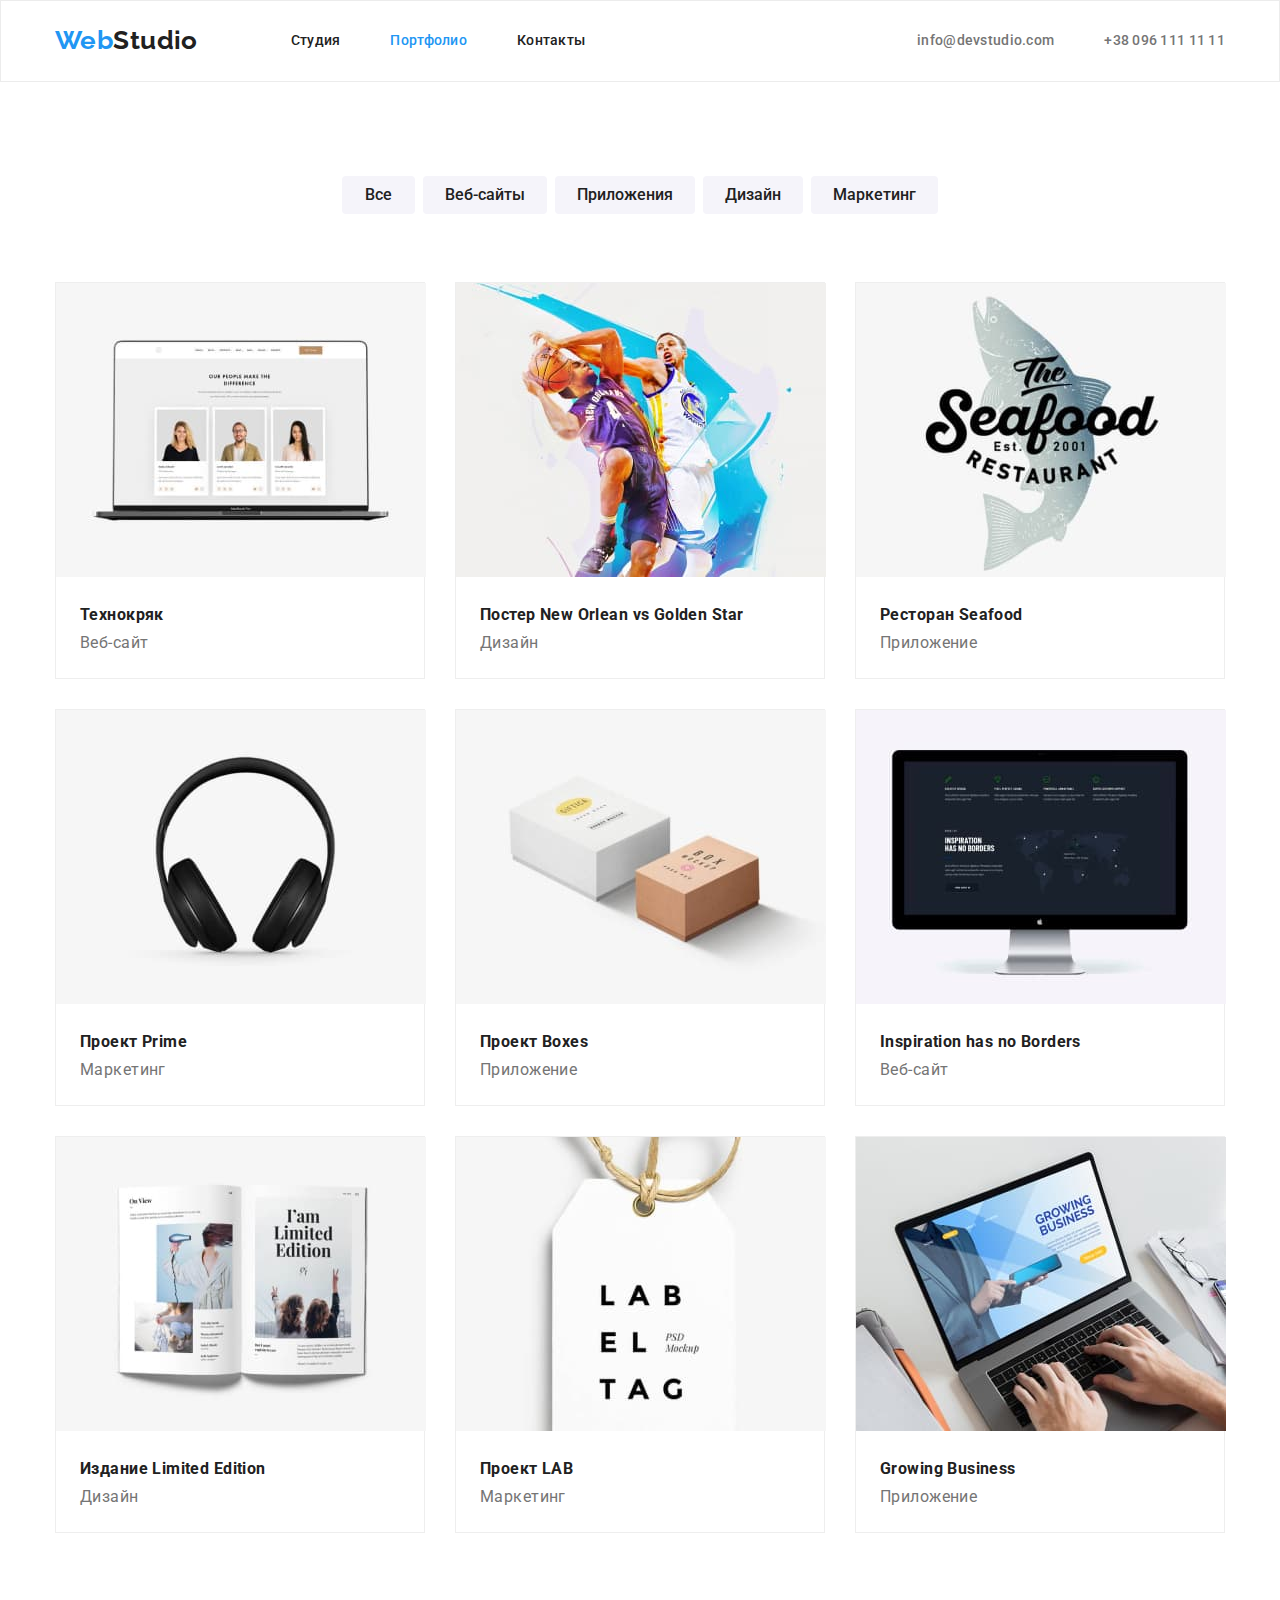
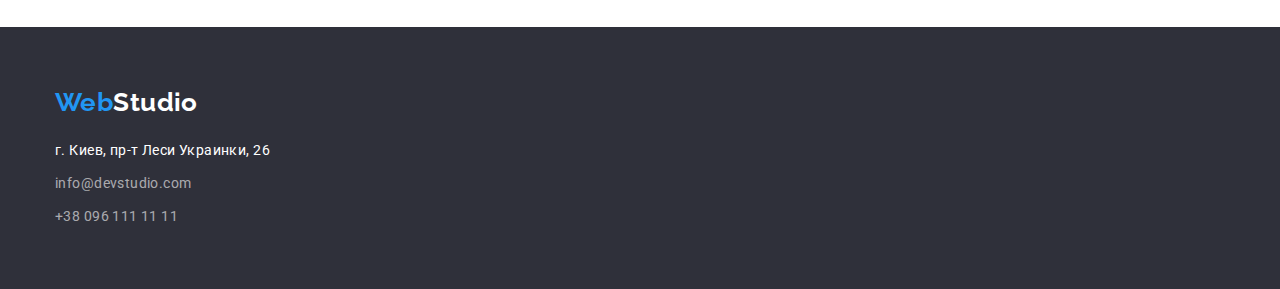
==== portfolio.html @ b48c9f9e "create flex" ====
<!DOCTYPE html>
<html lang="ru">
<head>
    <meta charset="UTF-8">
    <meta http-equiv="X-UA-Compatible" content="IE=edge">
    <meta name="viewport" content="width=device-width, initial-scale=1.0">
    <title>Document</title>
    <link rel="preconnect" href="https://fonts.googleapis.com">
    <link rel="preconnect" href="https://fonts.gstatic.com" crossorigin>
    <link href="https://fonts.googleapis.com/css2?family=Raleway:wght@700&family=Roboto:wght@400;500;700;900&display=swap" rel="stylesheet">
    <link rel="stylesheet" href="https://cdnjs.cloudflare.com/ajax/libs/modern-normalize/1.1.0/modern-normalize.min.css">
    <link rel="stylesheet" href="./css/styles.css">
</head>
<body>
    
    <!--шапка страницы-->
    <header class="header">
        <div class="container container-header">
        <nav class="nav">
                <a href="" class=" link logo">Web<span class="logo-header">Studio</span></a> 

            <ul class="nav-list list">
                <li class="item"><a href="./index.html" class="link header-link">Студия</a></li>
                <li class="item"><a href="./portfolio.html" class="link header-link current-link">Портфолио</a></li>
                <li class="item"><a href="#" class="link header-link">Контакты</a></li>
            </ul>  
        </nav>  
             <ul class="contact-list list">
                <li class="item">
                    <a href="mailto:info@devstudio.com" class="link header-link">info@devstudio.com</a>
                </li>
                <li class="item">
                    <a href="tel:+380961111111" class=" link header-link">+38 096 111 11 11</a> 
                </li>
            </ul>
        </div>
     </header>  
    

     <!--главный блок-->
     <main>
         <section class="section section-portfolio">
            <h1 hidden>Портфолио</h1>
            <div class="container">
            <ul class="list list-portfolio">
                <li class="item"><button type="button" class="btn-portfolio">Все</button></li>
                <li class="item"><button type="button" class="btn-portfolio">Веб-сайты</button></li>
                <li class="item"><button type="button" class="btn-portfolio">Приложения</button></li>
                <li class="item"><button type="button" class="btn-portfolio">Дизайн</button></li>
                <li class="item"><button type="button" class="btn-portfolio">Маркетинг</button></li>
            </ul>
            <h2 hidden>Работы</h2>
            <ul class="list works-list">
                <li class="works-item">
                    <a class="link" href="#" target="_blank" rel="noreferrer noopener">
                    <img src="./images/technocrack.jpg" alt="Ноутбук" width="370" height=294>
                    <h3 class="title works-title">Технокряк</h3>
                    <p class="works-description">Веб-сайт</p>
                    </a>
                </li>
                <li class="works-item">
                    <a class="link" href="#" target="_blank" rel="noreferrer noopener">
                    <img src="./images/poster-new-orlean-vs-golden-star.jpg" alt="Баскетболисты" width="370" height=294>
                    <h3 class="title works-title">Постер New Orlean vs Golden Star</h3>
                    <p class="works-description">Дизайн</p>
                    </a>
                </li>
                <li class="works-item">
                    <a class="link" href="#" target="_blank" rel="noreferrer noopener">
                    <img src="./images/restaurant-seafood.jpg" alt="Лого ресторана" width="370" height=294>
                    <h3 class="title works-title">Ресторан Seafood</h3>
                    <p class="works-description">Приложение</p>
                    </a>
                </li>
                <li class="works-item">
                    <a class="link" href="#" target="_blank" rel="noreferrer noopener">
                    <img src="./images/project-prime.jpg" alt="Наушники" width="370" height=294>
                    <h3 class="title works-title">Проект Prime</h3>
                    <p class="works-description">Маркетинг</p>
                    </a>
                </li>
                <li class="works-item">
                    <a class="link" href="#" target="_blank" rel="noreferrer noopener">
                    <img src="./images/project-boxes.jpg" alt="Коробки" width="370" height=294>
                    <h3 class="title works-title" >Проект Boxes</h3>
                    <p class="works-description">Приложение</p>
                    </a>
                </li>
                <li class="works-item">
                    <a class="link" href="#" target="_blank" rel="noreferrer noopener">
                    <img src="./images/inspiration-has-no-borders.jpg" alt="Монитор" width="370" height=294>
                    <h3 class="title works-title">Inspiration has no Borders</h3>
                    <p class="works-description">Веб-сайт</p>
                    </a>
                </li>
                <li class="works-item">
                    <a class="link" href="#" target="_blank" rel="noreferrer noopener">
                    <img src="./images/limited-edition.jpg" alt="Книга" width="370" height=294>
                    <h3 class="title works-title">Издание Limited Edition</h3>
                    <p class="works-description">Дизайн</p>
                    </a>
                </li>
                <li class="works-item">
                    <a class="link" href="#" target="_blank" rel="noreferrer noopener">
                    <img src="./images/project-lab.jpg" alt="Лейбл" width="370" height=294>
                    <h3 class="title works-title">Проект LAB</h3>
                    <p class="works-description">Маркетинг</p>
                    </a>
                </li>
                <li class="works-item">
                    <a class="link" href="#" target="_blank" rel="noreferrer noopener">
                    <img src="./images/growing-business.jpg" alt="Печать за ноутбуком" width="370" height=294>
                    <h3 class="title works-title">Growing Business</h3>
                    <p class="works-description">Приложение</p>
                 </a>
                </li>
            </ul>
        </div>
        </section>
     </main>
    
     <footer class="footer">
        <div class="container footer-container">
        <a href="" class=" link logo">Web<span class="logo-footer">Studio</span></a> 
        <address class="address">
            <ul class="list list-address"> 
                <li class="item"><a href="https://goo.gl/maps/YsXCq6yeaP6gn7Sp7" target="_blank" rel="noreferrer noopener" class="link address-link">г. Киев, пр-т Леси Украинки, 26</a></li>
                <li class="item"><a href="mailto:info@devstudio.com" class="link address-link">info@devstudio.com</a></li>
                <li class="item"><a href="tel:+380961111111" class=" link address-link">+38 096 111 11 11</a></li>
            </ul>
        </address>
    </div>
    </footer>

</body>
</html>
---- css/styles.css ----
:root{
    --primary-text-color: #757575;
    --title-text-color: #212121;
    --accent-color: #2196F3;
    --white-text-color: #fff;
    --primary-background-color: #E5E5E5;
    --secondary-background-color: #F5F4FA;
    --white-background-color: #FFFFFF;
    --footer-background-color: #2F303A;
    --light-grey-rgba: rgba(255, 255, 255, 0.6);
}

body {
    font-family: roboto, sans-serif;
    letter-spacing: 0.03em;
    font-size: 14px;
    line-height: 1.71;
    color: var(--primary-text-color);
}

p,
h1,
h2,
h3 {
    margin-top: 0;
    margin-bottom: 0;
}

/*---Common---*/
.list{
    margin: 0;
    padding: 0;

    list-style: none;
}

.link {
    text-decoration: none;
    color: inherit;
}

.title {
    margin-bottom: 10px;
    
    color: var(--title-text-color);
}

.section-title {
    margin-bottom: 50px;

    font-size: 36px;
    line-height: 1.17;
    text-align: center;
    color: var(--title-text-color);
}

/*---Logo---*/
.logo{
    margin-right: 93px;

    font-family: raleway, sans-serif;
    font-weight: 700;
    font-size: 26px;
    line-height: 1.2; 
    color: var(--accent-color);
}

.logo-header {
    color: var(--title-text-color);
}

.logo-footer {
    color: var(--white-text-color);
}

.section {
    padding-bottom: 94px;
}

/*---Header---*/
.header {
    margin-top: 0;
    margin-bottom: 0;

    border: 1px solid #ECECEC;
}

.header-portfolio {
    margin-bottom: 94px;
}

.nav-list { 
    display: flex;

    color: var(--title-text-color);
}

.nav-list .item:not(:last-child) {
    margin-right: 50px;
}

.header-link {
    display: block;
    padding-top: 32px;
    padding-bottom: 32px;

    font-weight: 500;
    line-height: 1.14;
    letter-spacing: 0.02em;
}

.header-link:hover,
.header-link:focus,
.current-link {
    color: var(--accent-color);
}

.contact-list {
    display: flex;
    margin-left: auto;
}

.contact-list .item:not(:last-child) {
    display: block;
    margin-right: 50px;
}

.container {
    width: 1200px;
    padding-left: 15px;
    padding-right: 15px;
    margin-left: auto;
    margin-right: auto;
}

.container-header {
    display: flex;
}

.container-header .nav {
    display: flex;
    align-items: center;
}


/*---Hero---*/
.hero {
    padding-top: 200px;
    padding-bottom: 200px;
    margin-bottom: 94px;

    background-color: var(--footer-background-color);
    text-align: center;
}

.hero-title {
    margin-bottom: 30px;

    color: var(--white-text-color);
    font-weight: 900;
    font-size: 44px;
    line-height: 1.36;
    letter-spacing: 0.06em;
    text-transform: uppercase;
}

.main-btn {
    display: inline-block;

    border: none;
    border-radius: 4px;
    filter: drop-shadow(0px 4px 4px rgba(0, 0, 0, 0.25));
    box-shadow: 0px 4px 4px rgba(0, 0, 0, 0.15);
    min-width: 200px;
    padding: 10px 32px;

    background-color: var(--accent-color);
    color: var(--white-text-color);
    font-family: inherit;
    font-weight: 700;
    font-size: 16px;
    line-height: 1.88;
    letter-spacing: 0.06em;
    cursor: pointer;
    text-align: center;
}

.main-btn:hover,
.main-btn:focus {
    background-color: #188CE8;
}

/*---Methodology---*/
.methodology-list {
    display: flex;
}

.methodology-item {
    min-width: 270px;
    height: 101px;
}

.methodology-item:not(:last-child) {
    margin-right: 30px;
}

.methodology-subtitle {
    font-size: 14px;
    line-height: 1.14;
    text-transform: uppercase;
}

.list-img {
    display: flex;
}

.list-img .link:not(:last-child) {
    margin-right: 30px;
}


/*---Team---*/
.team {
    background-color: var(--secondary-background-color);
    text-align: center;
}


.title-team {
    padding-top: 94px;
}

.team-name {
    margin-top: 30px;
    font-weight: 500;
}

.team-name,
.team-text {
    font-size: 16px;
    line-height: 1.19;
}

.team-list {
    display: flex;
}

.team-list .item {
    background: #FFFFFF;
    box-shadow: 0px 1px 3px rgba(0, 0, 0, 0.12), 0px 1px 1px rgba(0, 0, 0, 0.14), 0px 2px 1px rgba(0, 0, 0, 0.2);
    border-radius: 0px 0px 4px 4px;
}

.team-list .item:not(:last-child) {
    margin-right: 30px;
}

    /*---footer---*/
.footer {
    background-color: var(--footer-background-color);
}

.address {
    margin-top: 20px;
    font-style: inherit;
}

.address-link {
    color: var(--light-grey-rgba);
}

.address-link[target="_blank"] {
    color: var(--white-text-color);
}

.address-link:hover,
.address-link:focus {
    color: var(--accent-color);
}

.list-address .item:not(:last-child) {
    margin-bottom: 9px;
}

/*---Portfolio---*/
.section-portfolio {
    padding-top: 94px;
}

.footer-container {
    padding-top: 60px;
    padding-bottom: 60px;
}

.list-portfolio {
    display: flex;
    justify-content: center;
    margin-bottom: 34px;
}

.list-portfolio .item:not(:last-child) {
    margin-right: 8px;
}

.btn-portfolio {
    display: inline-block;
    min-width: 73px;
    padding: 6px 22px;
    margin-bottom: 34px;

    font-weight: 500;
    font-size: 16px;
    line-height: 1.63;
    text-align: center;
    color: var(--title-text-color);
    cursor: pointer;
    font-family: inherit;
    background-color: var(--secondary-background-color);
    border: none;
    border-radius: 4px;
}

.btn-portfolio:hover,
.btn-portfolio:focus {
   background-color: var(--accent-color);
   color: var(--white-text-color);
   box-shadow: 0px 3px 1px rgba(0, 0, 0, 0.1), 0px 1px 2px rgba(0, 0, 0, 0.08), 0px 2px 2px rgba(0, 0, 0, 0.12);
}

.works-list {
    display: flex;
    flex-wrap: wrap;
}

.works-item {
    width: 370px;
    margin-right: 30px;
    margin-bottom: 30px;

    border: 1px solid #EEEEEE;
    box-sizing: border-box;
}

.works-item:nth-child(3n) {
    margin-right: 0;
}

.works-item:nth-last-child(-n+3) {
    margin-bottom: 0;
}

.works-title {
    margin-top: 20px;
    margin-bottom: 4px;
    padding-left: 24px;

    font-size: 16px;
    line-height: 1.19;
}

.works-description {
    padding-bottom: 20px;
    padding-left: 24px;

    font-size: 16px;
    line-height: 1.88;
}
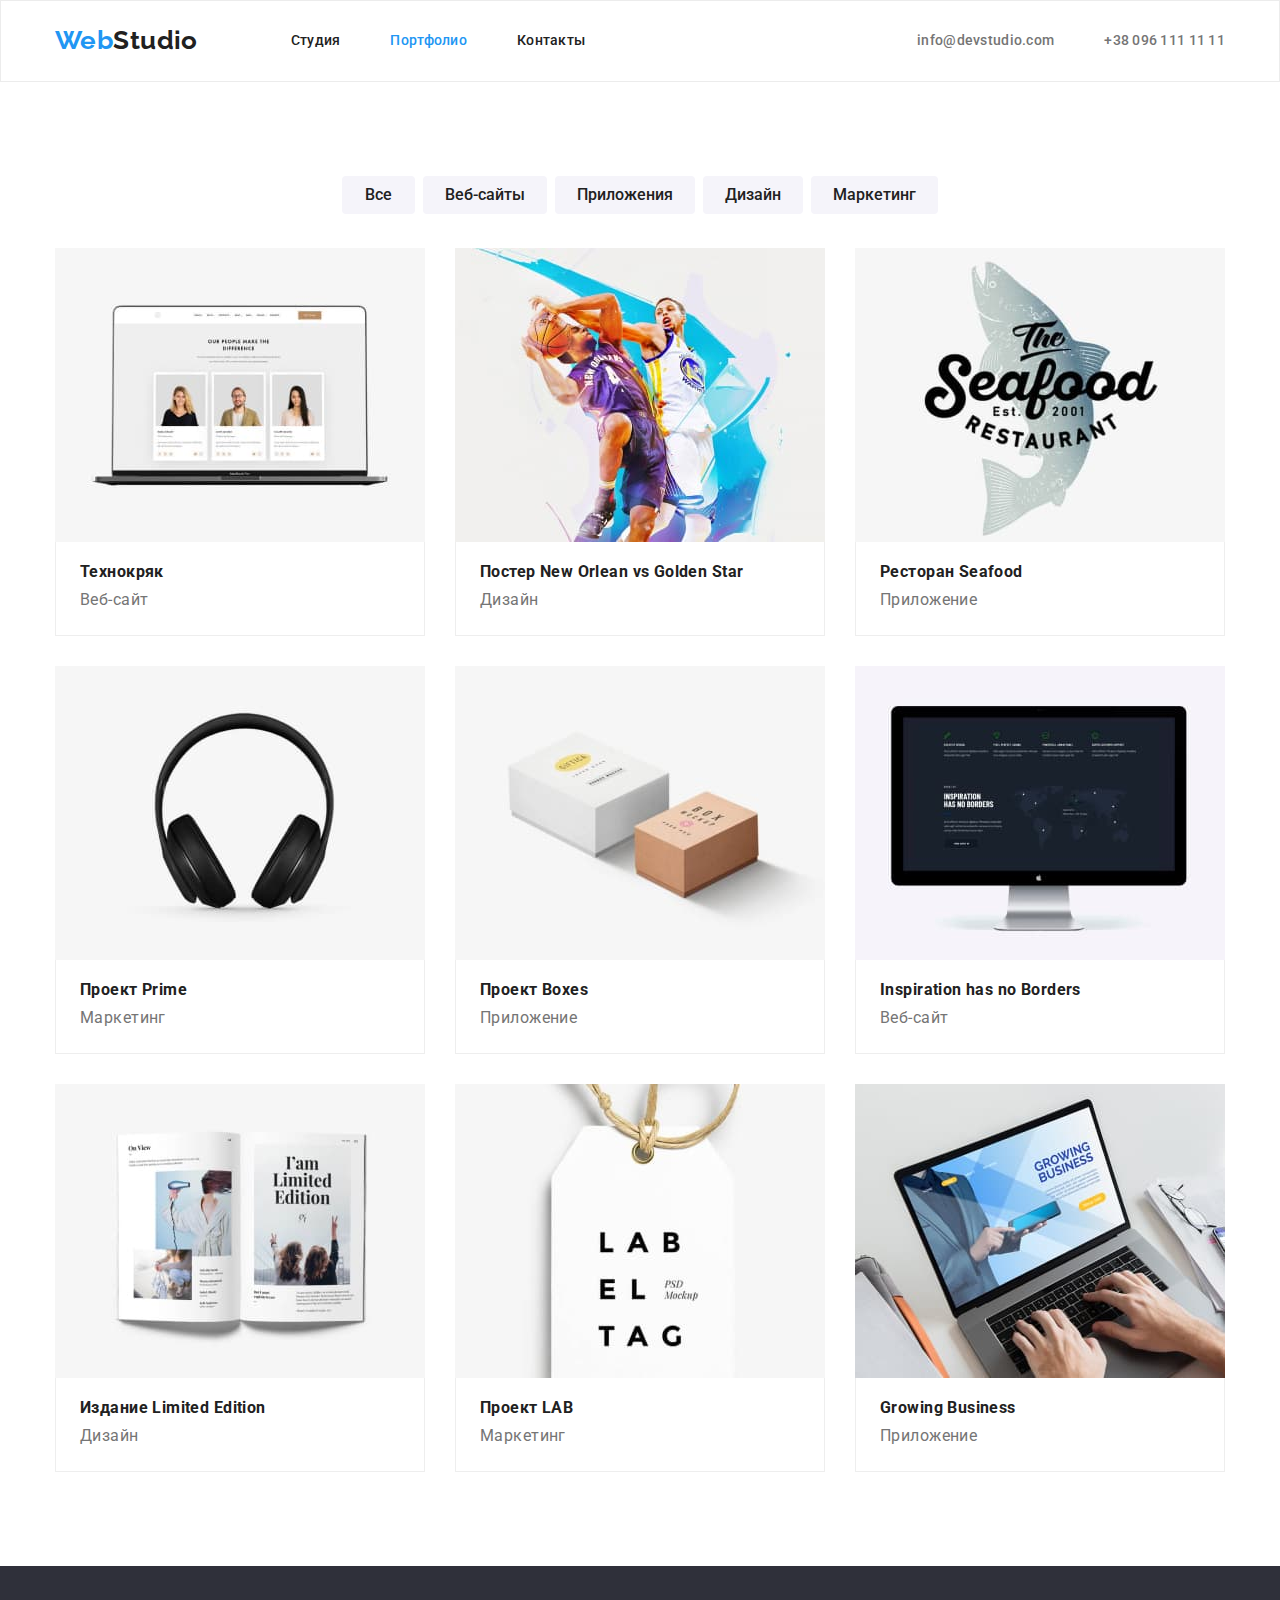
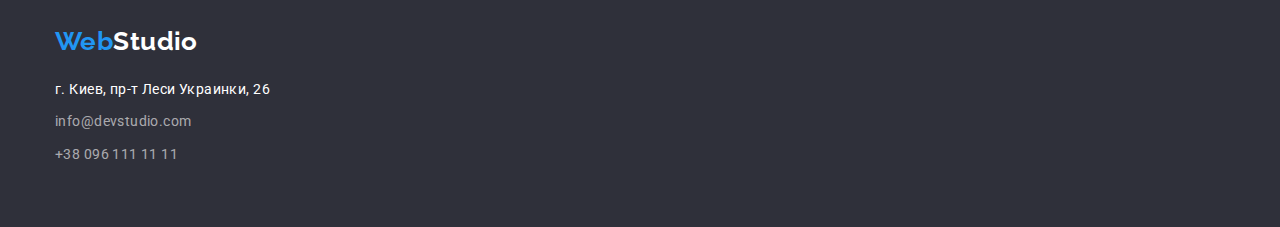
==== commit 8ee745be: "makes flex-grid" ====
--- a/portfolio.html
+++ b/portfolio.html
@@ -54,64 +54,82 @@
                 <li class="works-item">
                     <a class="link" href="#" target="_blank" rel="noreferrer noopener">
                     <img src="./images/technocrack.jpg" alt="Ноутбук" width="370" height=294>
-                    <h3 class="title works-title">Технокряк</h3>
-                    <p class="works-description">Веб-сайт</p>
+                        <div class="works-wrraper">
+                            <h3 class="title works-title">Технокряк</h3>
+                            <p class="works-description">Веб-сайт</p>
+                        </div> 
                     </a>
                 </li>
                 <li class="works-item">
                     <a class="link" href="#" target="_blank" rel="noreferrer noopener">
                     <img src="./images/poster-new-orlean-vs-golden-star.jpg" alt="Баскетболисты" width="370" height=294>
-                    <h3 class="title works-title">Постер New Orlean vs Golden Star</h3>
-                    <p class="works-description">Дизайн</p>
+                    <div class="works-wrraper">
+                        <h3 class="title works-title">Постер New Orlean vs Golden Star</h3>
+                        <p class="works-description">Дизайн</p> 
+                    </div> 
                     </a>
                 </li>
                 <li class="works-item">
                     <a class="link" href="#" target="_blank" rel="noreferrer noopener">
                     <img src="./images/restaurant-seafood.jpg" alt="Лого ресторана" width="370" height=294>
-                    <h3 class="title works-title">Ресторан Seafood</h3>
-                    <p class="works-description">Приложение</p>
+                    <div class="works-wrraper">
+                        <h3 class="title works-title">Ресторан Seafood</h3>
+                        <p class="works-description">Приложение</p>
+                </div> 
                     </a>
                 </li>
                 <li class="works-item">
                     <a class="link" href="#" target="_blank" rel="noreferrer noopener">
                     <img src="./images/project-prime.jpg" alt="Наушники" width="370" height=294>
-                    <h3 class="title works-title">Проект Prime</h3>
-                    <p class="works-description">Маркетинг</p>
+                    <div class="works-wrraper">
+                        <h3 class="title works-title">Проект Prime</h3>
+                        <p class="works-description">Маркетинг</p> 
+                </div> 
                     </a>
                 </li>
                 <li class="works-item">
                     <a class="link" href="#" target="_blank" rel="noreferrer noopener">
                     <img src="./images/project-boxes.jpg" alt="Коробки" width="370" height=294>
-                    <h3 class="title works-title" >Проект Boxes</h3>
-                    <p class="works-description">Приложение</p>
+                    <div class="works-wrraper">
+                        <h3 class="title works-title" >Проект Boxes</h3>
+                        <p class="works-description">Приложение</p>
+                </div>
                     </a>
                 </li>
                 <li class="works-item">
                     <a class="link" href="#" target="_blank" rel="noreferrer noopener">
                     <img src="./images/inspiration-has-no-borders.jpg" alt="Монитор" width="370" height=294>
-                    <h3 class="title works-title">Inspiration has no Borders</h3>
-                    <p class="works-description">Веб-сайт</p>
+                    <div class="works-wrraper">
+                         <h3 class="title works-title">Inspiration has no Borders</h3>
+                        <p class="works-description">Веб-сайт</p>
+                </div>
                     </a>
                 </li>
                 <li class="works-item">
                     <a class="link" href="#" target="_blank" rel="noreferrer noopener">
                     <img src="./images/limited-edition.jpg" alt="Книга" width="370" height=294>
-                    <h3 class="title works-title">Издание Limited Edition</h3>
-                    <p class="works-description">Дизайн</p>
+                    <div class="works-wrraper">
+                        <h3 class="title works-title">Издание Limited Edition</h3>
+                        <p class="works-description">Дизайн</p>
+                </div>
                     </a>
                 </li>
                 <li class="works-item">
                     <a class="link" href="#" target="_blank" rel="noreferrer noopener">
                     <img src="./images/project-lab.jpg" alt="Лейбл" width="370" height=294>
-                    <h3 class="title works-title">Проект LAB</h3>
-                    <p class="works-description">Маркетинг</p>
+                    <div class="works-wrraper">
+                        <h3 class="title works-title">Проект LAB</h3>
+                        <p class="works-description">Маркетинг</p>
+                </div> 
                     </a>
                 </li>
                 <li class="works-item">
                     <a class="link" href="#" target="_blank" rel="noreferrer noopener">
                     <img src="./images/growing-business.jpg" alt="Печать за ноутбуком" width="370" height=294>
-                    <h3 class="title works-title">Growing Business</h3>
-                    <p class="works-description">Приложение</p>
+                    <div class="works-wrraper">
+                        <h3 class="title works-title">Growing Business</h3>
+                        <p class="works-description">Приложение</p>
+                    </div> 
                  </a>
                 </li>
             </ul>
--- a/css/styles.css
+++ b/css/styles.css
@@ -28,11 +28,19 @@
     margin-bottom: 0;
 }
 
+ul {
+    margin-top: 0;
+    margin-bottom: 0;
+    padding-left: 0;
+}
+
+img {
+    display: block;
+    /* max-width: 100%; */
+}
+
 /*---Common---*/
-.list{
-    margin: 0;
-    padding: 0;
-
+.list {
     list-style: none;
 }
 
@@ -57,9 +65,7 @@
 }
 
 /*---Logo---*/
-.logo{
-    margin-right: 93px;
-
+.logo {
     font-family: raleway, sans-serif;
     font-weight: 700;
     font-size: 26px;
@@ -77,6 +83,7 @@
 
 .section {
     padding-bottom: 94px;
+    padding-top: 94px;
 }
 
 /*---Header---*/
@@ -87,6 +94,10 @@
     border: 1px solid #ECECEC;
 }
 
+.header .logo {
+    margin-right: 93px;
+}
+
 .header-portfolio {
     margin-bottom: 94px;
 }
@@ -123,7 +134,6 @@
 }
 
 .contact-list .item:not(:last-child) {
-    display: block;
     margin-right: 50px;
 }
 
@@ -149,7 +159,6 @@
 .hero {
     padding-top: 200px;
     padding-bottom: 200px;
-    margin-bottom: 94px;
 
     background-color: var(--footer-background-color);
     text-align: center;
@@ -193,17 +202,21 @@
 }
 
 /*---Methodology---*/
+.methodology {
+    padding-bottom: 0;
+}
+
 .methodology-list {
     display: flex;
+    flex-wrap: wrap;
+    margin-top: -30px;
+    margin-left: -30px;
 }
 
 .methodology-item {
-    min-width: 270px;
-    height: 101px;
-}
-
-.methodology-item:not(:last-child) {
-    margin-right: 30px;
+    flex-basis: calc((100% - 120px) / 4);
+    margin-left: 30px;
+    margin-top: 30px;
 }
 
 .methodology-subtitle {
@@ -214,10 +227,14 @@
 
 .list-img {
     display: flex;
-}
-
-.list-img .link:not(:last-child) {
-    margin-right: 30px;
+    flex-wrap: wrap;
+    margin-top: -30px;
+    margin-left: -30px;
+}
+
+.item-img {
+    margin-left: 30px;
+    margin-top: 30px;
 }
 
 
@@ -227,13 +244,7 @@
     text-align: center;
 }
 
-
-.title-team {
-    padding-top: 94px;
-}
-
 .team-name {
-    margin-top: 30px;
     font-weight: 500;
 }
 
@@ -245,6 +256,18 @@
 
 .team-list {
     display: flex;
+    flex-wrap: wrap;
+    margin-top: -30px;
+    margin-left: -30px;
+}
+
+.team-item {
+    margin-top: 30px;
+    margin-left: 30px;
+}
+
+.team-wrapper {
+    padding: 30px;
 }
 
 .team-list .item {
@@ -253,13 +276,16 @@
     border-radius: 0px 0px 4px 4px;
 }
 
-.team-list .item:not(:last-child) {
-    margin-right: 30px;
-}
-
     /*---footer---*/
 .footer {
+    padding-top: 60px;
+    padding-bottom: 60px;
     background-color: var(--footer-background-color);
+}
+
+.footer .logo {
+    display: block;
+    margin-bottom: 20px;
 }
 
 .address {
@@ -285,15 +311,6 @@
 }
 
 /*---Portfolio---*/
-.section-portfolio {
-    padding-top: 94px;
-}
-
-.footer-container {
-    padding-top: 60px;
-    padding-bottom: 60px;
-}
-
 .list-portfolio {
     display: flex;
     justify-content: center;
@@ -308,7 +325,6 @@
     display: inline-block;
     min-width: 73px;
     padding: 6px 22px;
-    margin-bottom: 34px;
 
     font-weight: 500;
     font-size: 16px;
@@ -332,38 +348,35 @@
 .works-list {
     display: flex;
     flex-wrap: wrap;
+    margin-left: -30px;
+    margin-top: -30px;
 }
 
 .works-item {
-    width: 370px;
-    margin-right: 30px;
-    margin-bottom: 30px;
-
+    flex-basis: calc((100% - 90px) / 3);
+    margin-left: 30px;
+    margin-top: 30px;
+}
+
+.works-item .link {
+    display: block;
+}
+
+.works-wrraper  {
+    padding: 20px 24px;
+   
     border: 1px solid #EEEEEE;
-    box-sizing: border-box;
-}
-
-.works-item:nth-child(3n) {
-    margin-right: 0;
-}
-
-.works-item:nth-last-child(-n+3) {
-    margin-bottom: 0;
+    border-top: none;
 }
 
 .works-title {
-    margin-top: 20px;
     margin-bottom: 4px;
-    padding-left: 24px;
 
     font-size: 16px;
     line-height: 1.19;
 }
 
 .works-description {
-    padding-bottom: 20px;
-    padding-left: 24px;
-
     font-size: 16px;
     line-height: 1.88;
-}+}
